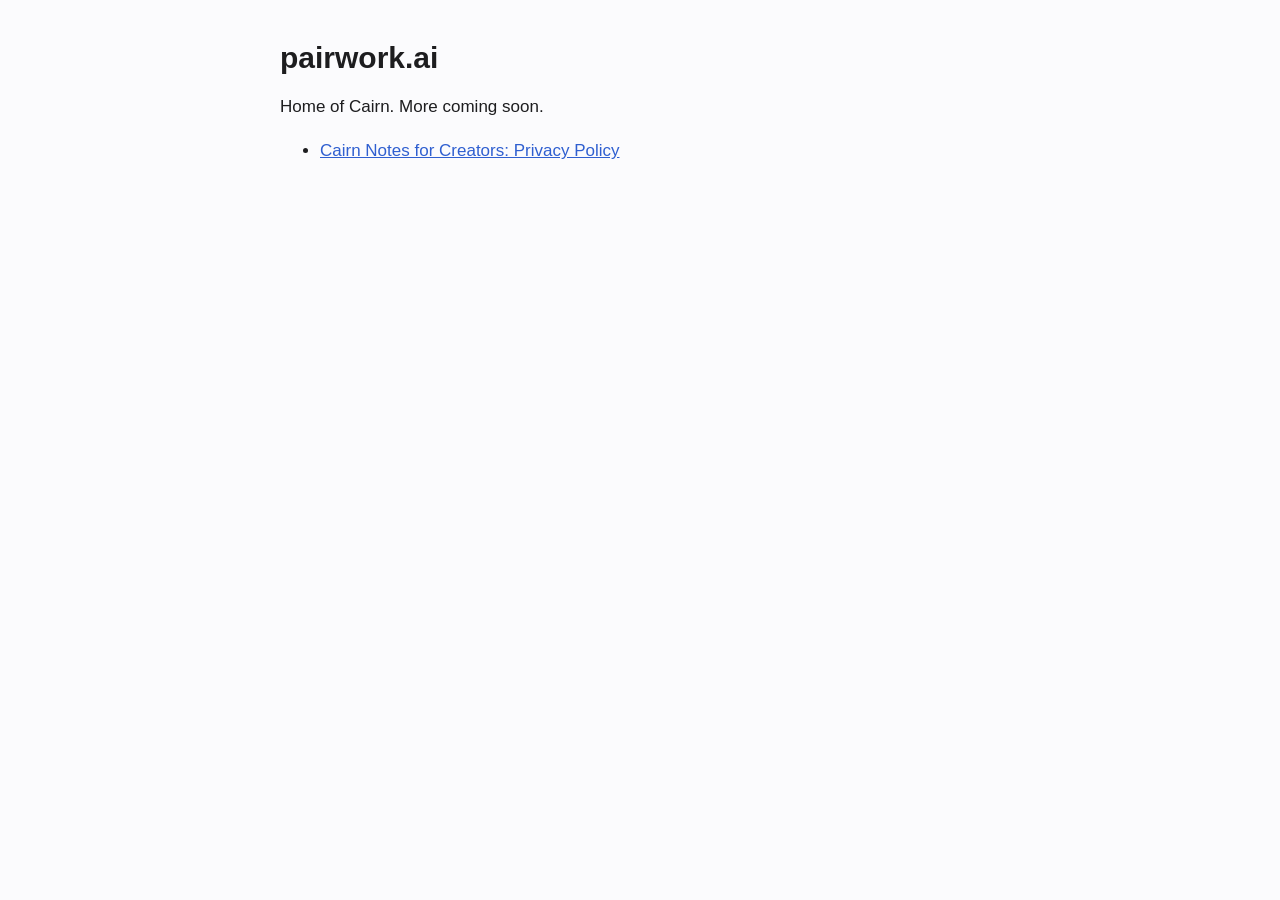
==== index.html @ 002abf0c "Cairn privacy policy page; placeholder home page Co-Authored-By: Claude Opus 5.5 <noreply@anthropic." ====
<!doctype html>
<html lang="en"><head><meta charset="utf-8"><meta name="viewport" content="width=device-width, initial-scale=1">
<title>pairwork.ai</title>
<style>
:root{color-scheme:light dark;--fg:#1d1d1f;--muted:#6e6e73;--bg:#fbfbfd;--link:#2f5fd0}
@media (prefers-color-scheme:dark){:root{--fg:#f5f5f7;--muted:#a1a1a6;--bg:#111214;--link:#7aa2ff}}
body{margin:0;background:var(--bg);color:var(--fg);font:17px/1.6 -apple-system,BlinkMacSystemFont,"Segoe UI",Roboto,sans-serif}
main{max-width:720px;margin:0 auto;padding:40px 16px 64px}
h1{font-size:30px;line-height:1.2;margin:0 0 8px} h2{font-size:20px;margin:32px 0 6px}
a{color:var(--link)} em{color:var(--muted)} li{margin:4px 0}
</style></head><body><main>
<h1>pairwork.ai</h1>
<p>Home of Cairn. More coming soon.</p>
<ul><li><a href="cairn/privacy/">Cairn Notes for Creators: Privacy Policy</a></li></ul>
</main></body></html>
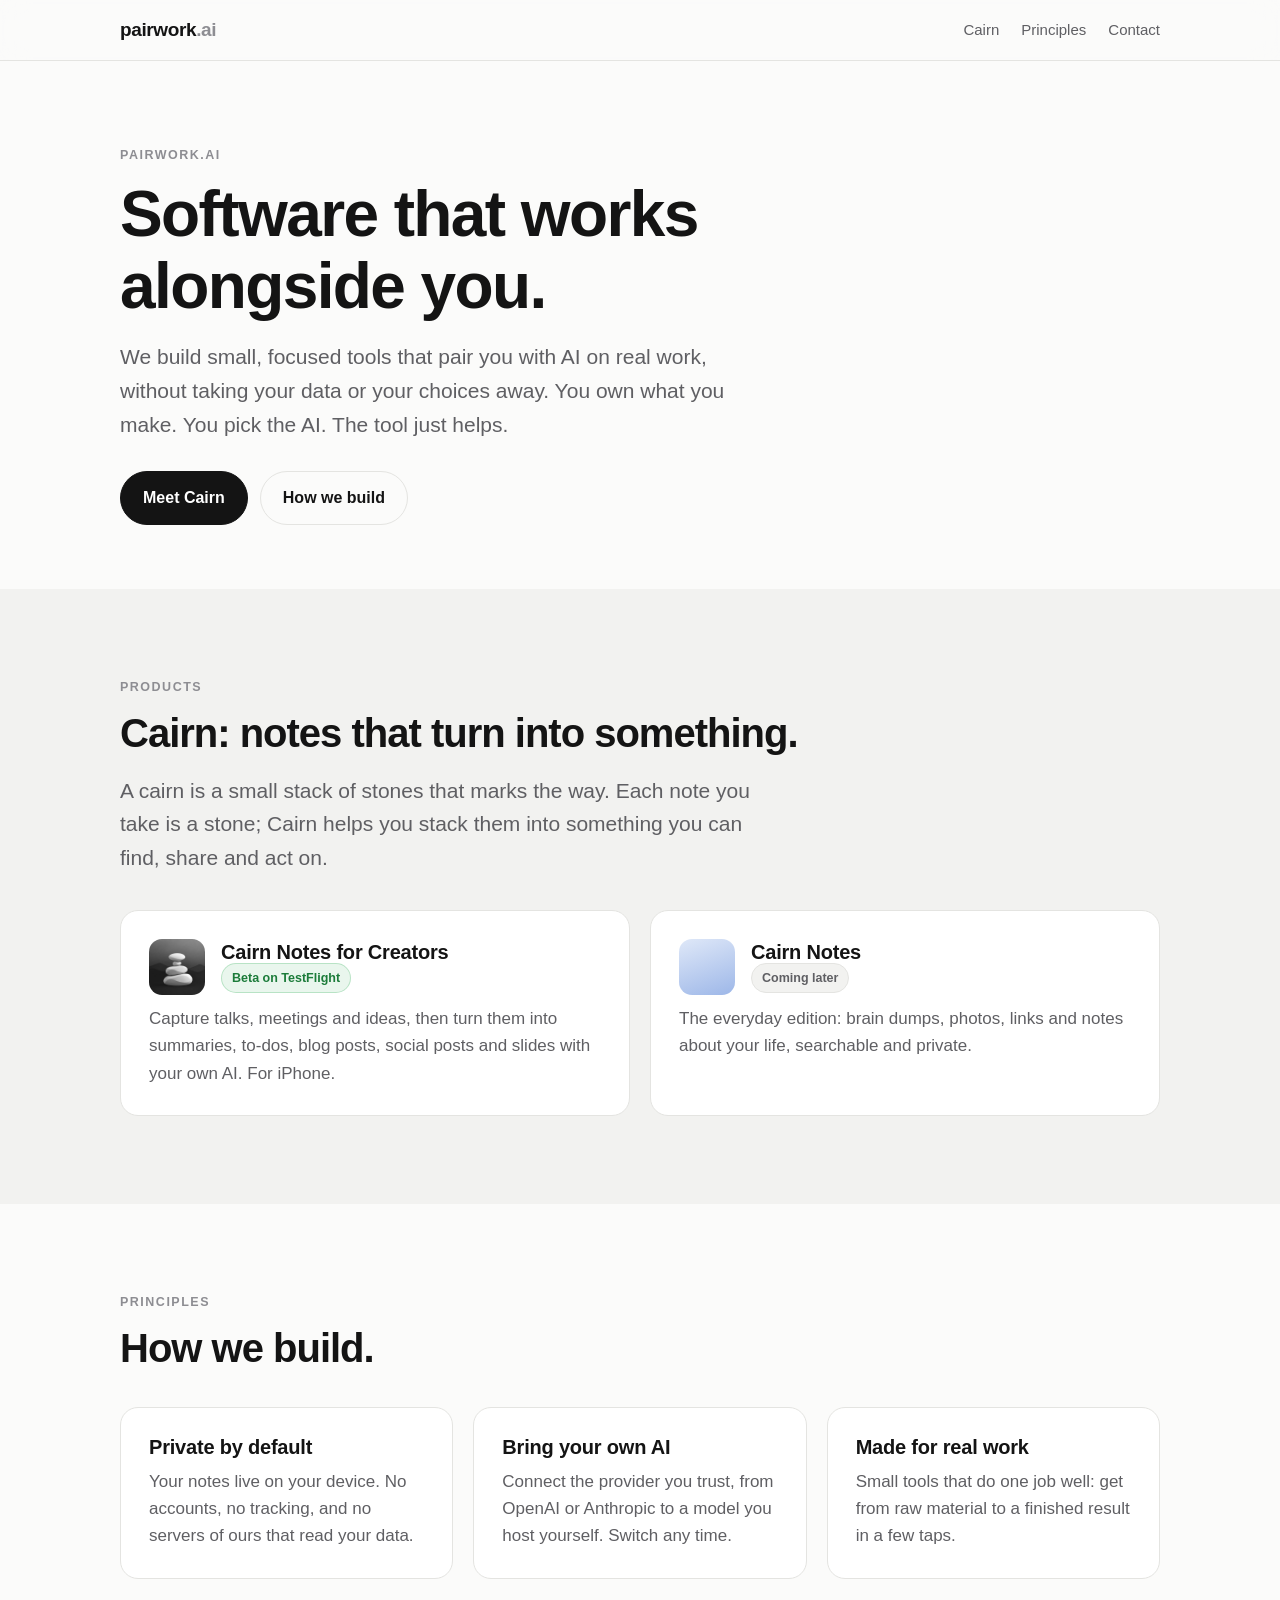
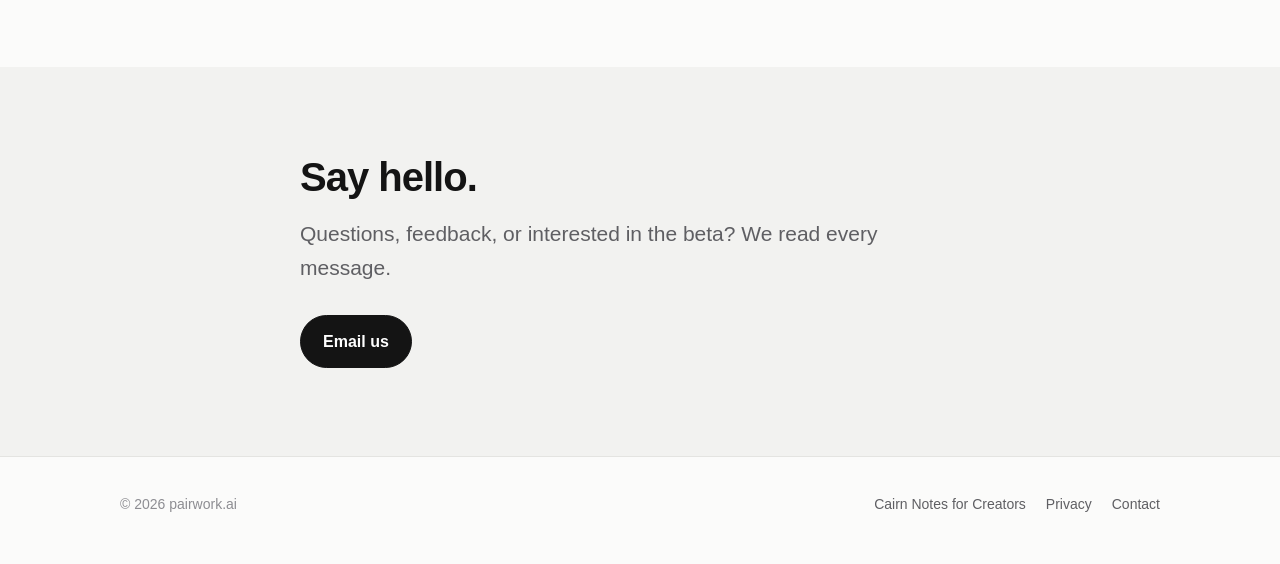
==== commit 1f41f812: "pairwork.ai home + Cairn for Creators landing page, shared styles, share images, restyled privacy pa" ====
--- a/index.html
+++ b/index.html
@@ -1,15 +1,86 @@
 <!doctype html>
-<html lang="en"><head><meta charset="utf-8"><meta name="viewport" content="width=device-width, initial-scale=1">
-<title>pairwork.ai</title>
-<style>
-:root{color-scheme:light dark;--fg:#1d1d1f;--muted:#6e6e73;--bg:#fbfbfd;--link:#2f5fd0}
-@media (prefers-color-scheme:dark){:root{--fg:#f5f5f7;--muted:#a1a1a6;--bg:#111214;--link:#7aa2ff}}
-body{margin:0;background:var(--bg);color:var(--fg);font:17px/1.6 -apple-system,BlinkMacSystemFont,"Segoe UI",Roboto,sans-serif}
-main{max-width:720px;margin:0 auto;padding:40px 16px 64px}
-h1{font-size:30px;line-height:1.2;margin:0 0 8px} h2{font-size:20px;margin:32px 0 6px}
-a{color:var(--link)} em{color:var(--muted)} li{margin:4px 0}
-</style></head><body><main>
-<h1>pairwork.ai</h1>
-<p>Home of Cairn. More coming soon.</p>
-<ul><li><a href="cairn/privacy/">Cairn Notes for Creators: Privacy Policy</a></li></ul>
-</main></body></html>
+<html lang="en">
+<head>
+<meta charset="utf-8">
+<meta name="viewport" content="width=device-width, initial-scale=1">
+<title>pairwork.ai — software that works alongside you</title>
+<meta name="description" content="pairwork.ai makes small, private tools that work alongside you. Your data stays yours, and you choose the AI. Home of Cairn Notes for Creators.">
+<link rel="canonical" href="https://pairwork.ai/">
+<meta property="og:type" content="website">
+<meta property="og:url" content="https://pairwork.ai/">
+<meta property="og:title" content="pairwork.ai — software that works alongside you">
+<meta property="og:description" content="Small, private tools that work alongside you. Home of Cairn Notes for Creators.">
+<meta property="og:image" content="https://pairwork.ai/assets/img/og-pairwork.png">
+<meta name="twitter:card" content="summary_large_image">
+<link rel="icon" href="assets/img/favicon-32.png" sizes="32x32">
+<link rel="apple-touch-icon" href="assets/img/apple-touch-icon.png">
+<link rel="stylesheet" href="assets/site.css">
+</head>
+<body>
+<header class="top"><div class="wrap">
+  <a class="brand" href="./">pairwork<span>.ai</span></a>
+  <nav class="nav"><a href="cairn/">Cairn</a><a href="#principles" class="hide-sm">Principles</a><a href="#contact">Contact</a></nav>
+</div></header>
+
+<main>
+  <section class="hero"><div class="wrap">
+    <p class="eyebrow">pairwork.ai</p>
+    <h1>Software that works<br>alongside you.</h1>
+    <p class="lede">We build small, focused tools that pair you with AI on real work, without taking your data or your choices away.
+      You own what you make. You pick the AI. The tool just helps.</p>
+    <div class="actions">
+      <a class="btn primary" href="cairn/">Meet Cairn</a>
+      <a class="btn ghost" href="#principles">How we build</a>
+    </div>
+  </div></section>
+
+  <section class="alt" id="products"><div class="wrap">
+    <p class="eyebrow">Products</p>
+    <h2>Cairn: notes that turn into something.</h2>
+    <p class="lede">A cairn is a small stack of stones that marks the way. Each note you take is a stone; Cairn helps you
+      stack them into something you can find, share and act on.</p>
+    <div class="grid two" style="margin-top:36px">
+      <a class="card" href="cairn/">
+        <div style="display:flex;gap:16px;align-items:center">
+          <img src="assets/img/cairn-icon.png" alt="" width="56" height="56" style="border-radius:13px">
+          <div><h3>Cairn Notes for Creators</h3><span class="tag live">Beta on TestFlight</span></div>
+        </div>
+        <p>Capture talks, meetings and ideas, then turn them into summaries, to-dos, blog posts, social posts and slides
+          with your own AI. For iPhone.</p>
+      </a>
+      <div class="card">
+        <div style="display:flex;gap:16px;align-items:center">
+          <div style="width:56px;height:56px;border-radius:13px;background:linear-gradient(160deg,#dfe8f8,#9db7e8)"></div>
+          <div><h3>Cairn Notes</h3><span class="tag">Coming later</span></div>
+        </div>
+        <p>The everyday edition: brain dumps, photos, links and notes about your life, searchable and private.</p>
+      </div>
+    </div>
+  </div></section>
+
+  <section id="principles"><div class="wrap">
+    <p class="eyebrow">Principles</p>
+    <h2>How we build.</h2>
+    <div class="grid three" style="margin-top:36px">
+      <div class="card"><h3>Private by default</h3><p>Your notes live on your device. No accounts, no tracking,
+        and no servers of ours that read your data.</p></div>
+      <div class="card"><h3>Bring your own AI</h3><p>Connect the provider you trust, from OpenAI or Anthropic to a
+        model you host yourself. Switch any time.</p></div>
+      <div class="card"><h3>Made for real work</h3><p>Small tools that do one job well: get from raw material to a
+        finished result in a few taps.</p></div>
+    </div>
+  </div></section>
+
+  <section class="alt" id="contact"><div class="wrap narrow">
+    <h2>Say hello.</h2>
+    <p class="lede">Questions, feedback, or interested in the beta? We read every message.</p>
+    <div class="actions"><a class="btn primary" href="mailto:csaba.kecskemeti@gmail.com?subject=pairwork.ai">Email us</a></div>
+  </div></section>
+</main>
+
+<footer><div class="wrap">
+  <span>© 2026 pairwork.ai</span>
+  <nav><a href="cairn/">Cairn Notes for Creators</a><a href="cairn/privacy/">Privacy</a><a href="mailto:csaba.kecskemeti@gmail.com">Contact</a></nav>
+</div></footer>
+</body>
+</html>
--- a/assets/site.css
+++ b/assets/site.css
@@ -0,0 +1,139 @@
+/* pairwork.ai — shared styles. Quiet, monochrome, lots of air (matches the Cairn for Creators icon). */
+:root {
+  --bg: #fbfbfa;
+  --bg-alt: #f2f2f0;
+  --card: #ffffff;
+  --fg: #141414;
+  --muted: #5f5f63;
+  --faint: #8d8d92;
+  --line: #e4e4e1;
+  --accent: #141414;
+  --accent-fg: #ffffff;
+  --blue: #2f5fd0;
+  --radius: 18px;
+  --shadow: 0 1px 2px rgba(0,0,0,.04), 0 12px 40px rgba(0,0,0,.08);
+  color-scheme: light dark;
+}
+@media (prefers-color-scheme: dark) {
+  :root {
+    --bg: #0f0f10; --bg-alt: #17171a; --card: #1b1b1e;
+    --fg: #f3f3f2; --muted: #b0b0b5; --faint: #85858b; --line: #2a2a2e;
+    --accent: #f3f3f2; --accent-fg: #111; --blue: #7aa2ff;
+    --shadow: 0 1px 2px rgba(0,0,0,.3), 0 12px 40px rgba(0,0,0,.45);
+  }
+}
+* { box-sizing: border-box; }
+html { -webkit-text-size-adjust: 100%; }
+body {
+  margin: 0; background: var(--bg); color: var(--fg);
+  font: 17px/1.6 -apple-system, BlinkMacSystemFont, "SF Pro Text", "Segoe UI", Roboto, "Helvetica Neue", Arial, sans-serif;
+  -webkit-font-smoothing: antialiased;
+}
+img { max-width: 100%; display: block; }
+a { color: inherit; }
+.wrap { max-width: 1080px; margin: 0 auto; padding: 0 20px; }
+.narrow { max-width: 720px; }
+
+/* Header */
+.top { position: sticky; top: 0; z-index: 10; backdrop-filter: saturate(180%) blur(14px);
+  -webkit-backdrop-filter: saturate(180%) blur(14px); background: color-mix(in srgb, var(--bg) 82%, transparent);
+  border-bottom: 1px solid var(--line); }
+.top .wrap { display: flex; align-items: center; justify-content: space-between; height: 60px; }
+.brand { font-weight: 700; letter-spacing: -.02em; text-decoration: none; font-size: 19px; }
+.brand span { color: var(--faint); font-weight: 600; }
+.nav { display: flex; gap: 22px; font-size: 15px; }
+.nav a { text-decoration: none; color: var(--muted); }
+.nav a:hover { color: var(--fg); }
+
+/* Type */
+h1, h2, h3 { letter-spacing: -.025em; line-height: 1.12; margin: 0; }
+h1 { font-size: clamp(38px, 6vw, 64px); font-weight: 750; }
+h2 { font-size: clamp(28px, 4vw, 40px); font-weight: 700; }
+h3 { font-size: 20px; font-weight: 650; letter-spacing: -.01em; }
+.lede { font-size: clamp(18px, 2.2vw, 21px); color: var(--muted); margin: 18px 0 0; max-width: 640px; }
+.eyebrow { text-transform: uppercase; letter-spacing: .12em; font-size: 12.5px; font-weight: 650; color: var(--faint); margin: 0 0 14px; }
+.muted { color: var(--muted); }
+.small { font-size: 14px; }
+
+/* Buttons */
+.actions { display: flex; flex-wrap: wrap; gap: 12px; margin-top: 30px; align-items: center; }
+.btn { display: inline-flex; align-items: center; gap: 8px; padding: 13px 22px; border-radius: 999px;
+  font-weight: 600; font-size: 16px; text-decoration: none; border: 1px solid var(--line); }
+.btn.primary { background: var(--accent); color: var(--accent-fg); border-color: var(--accent); }
+.btn.primary:hover { opacity: .88; }
+.btn.ghost:hover { background: var(--bg-alt); }
+
+/* Sections */
+section { padding: 88px 0; }
+section.alt { background: var(--bg-alt); }
+.hero { padding: 84px 0 64px; }
+.center { text-align: center; }
+.center .lede { margin-left: auto; margin-right: auto; }
+.center .actions { justify-content: center; }
+
+/* Grids and cards */
+.grid { display: grid; gap: 20px; }
+.grid.two { grid-template-columns: repeat(2, minmax(0, 1fr)); }
+.grid.three { grid-template-columns: repeat(3, minmax(0, 1fr)); }
+.card { background: var(--card); border: 1px solid var(--line); border-radius: var(--radius); padding: 28px; }
+.card p { margin: 10px 0 0; color: var(--muted); }
+a.card { text-decoration: none; display: block; transition: transform .15s ease, box-shadow .15s ease; }
+a.card:hover { transform: translateY(-2px); box-shadow: var(--shadow); }
+.tag { display: inline-block; font-size: 12.5px; font-weight: 650; padding: 4px 10px; border-radius: 999px;
+  background: var(--bg-alt); color: var(--muted); border: 1px solid var(--line); }
+.tag.live { color: #1c7c3a; background: rgba(40,170,80,.1); border-color: rgba(40,170,80,.25); }
+@media (prefers-color-scheme: dark) { .tag.live { color: #6fdc8f; } }
+
+/* Product split: text + phone */
+.split { display: grid; grid-template-columns: 1.1fr .9fr; gap: 56px; align-items: center; }
+.split.reverse > :first-child { order: 2; }
+.phone { width: 100%; max-width: 300px; margin: 0 auto; border-radius: 44px; padding: 10px; background: #111;
+  box-shadow: var(--shadow); }
+.phone img { border-radius: 34px; width: 100%; height: auto; }
+.phones { display: flex; gap: 22px; justify-content: center; align-items: flex-start; }
+.phones .phone { max-width: 250px; }
+.phones .phone:nth-child(2) { margin-top: 48px; }
+
+.app-icon { width: 96px; height: 96px; border-radius: 22px; box-shadow: var(--shadow); }
+.list { list-style: none; padding: 0; margin: 22px 0 0; }
+.list li { padding: 10px 0 10px 30px; position: relative; color: var(--muted); border-top: 1px solid var(--line); }
+.list li:first-child { border-top: 0; }
+.list li::before { content: "◆"; position: absolute; left: 4px; top: 10px; font-size: 11px; color: var(--fg); }
+.list strong { color: var(--fg); }
+
+.note { border-left: 3px solid var(--fg); padding: 4px 0 4px 16px; color: var(--muted); margin-top: 22px; font-size: 15.5px; }
+
+/* FAQ */
+details { border-top: 1px solid var(--line); padding: 18px 0; }
+details:last-of-type { border-bottom: 1px solid var(--line); }
+summary { cursor: pointer; font-weight: 600; list-style: none; display: flex; justify-content: space-between; gap: 16px; }
+summary::-webkit-details-marker { display: none; }
+summary::after { content: "+"; color: var(--faint); font-weight: 400; font-size: 22px; line-height: 1; }
+details[open] summary::after { content: "–"; }
+details p { color: var(--muted); margin: 10px 0 0; }
+
+/* Footer */
+footer { border-top: 1px solid var(--line); padding: 36px 0 48px; color: var(--faint); font-size: 14px; }
+footer .wrap { display: flex; flex-wrap: wrap; gap: 14px 28px; justify-content: space-between; }
+footer a { color: var(--muted); text-decoration: none; }
+footer a:hover { color: var(--fg); }
+footer nav { display: flex; gap: 20px; flex-wrap: wrap; }
+
+/* Policy pages */
+.prose h1 { font-size: clamp(30px, 5vw, 40px); }
+.prose h2 { font-size: 21px; margin: 34px 0 8px; }
+.prose p, .prose li { color: var(--muted); }
+.prose strong { color: var(--fg); }
+
+@media (max-width: 860px) {
+  section { padding: 64px 0; }
+  .hero { padding: 56px 0 40px; }
+  .split { grid-template-columns: 1fr; gap: 40px; }
+  .split.reverse > :first-child { order: 0; }
+  .grid.three { grid-template-columns: 1fr; }
+  .grid.two { grid-template-columns: 1fr; }
+  .nav { gap: 16px; }
+  .nav .hide-sm { display: none; }
+  .phones .phone { max-width: 46%; }
+  .phones .phone:nth-child(2) { margin-top: 28px; }
+}
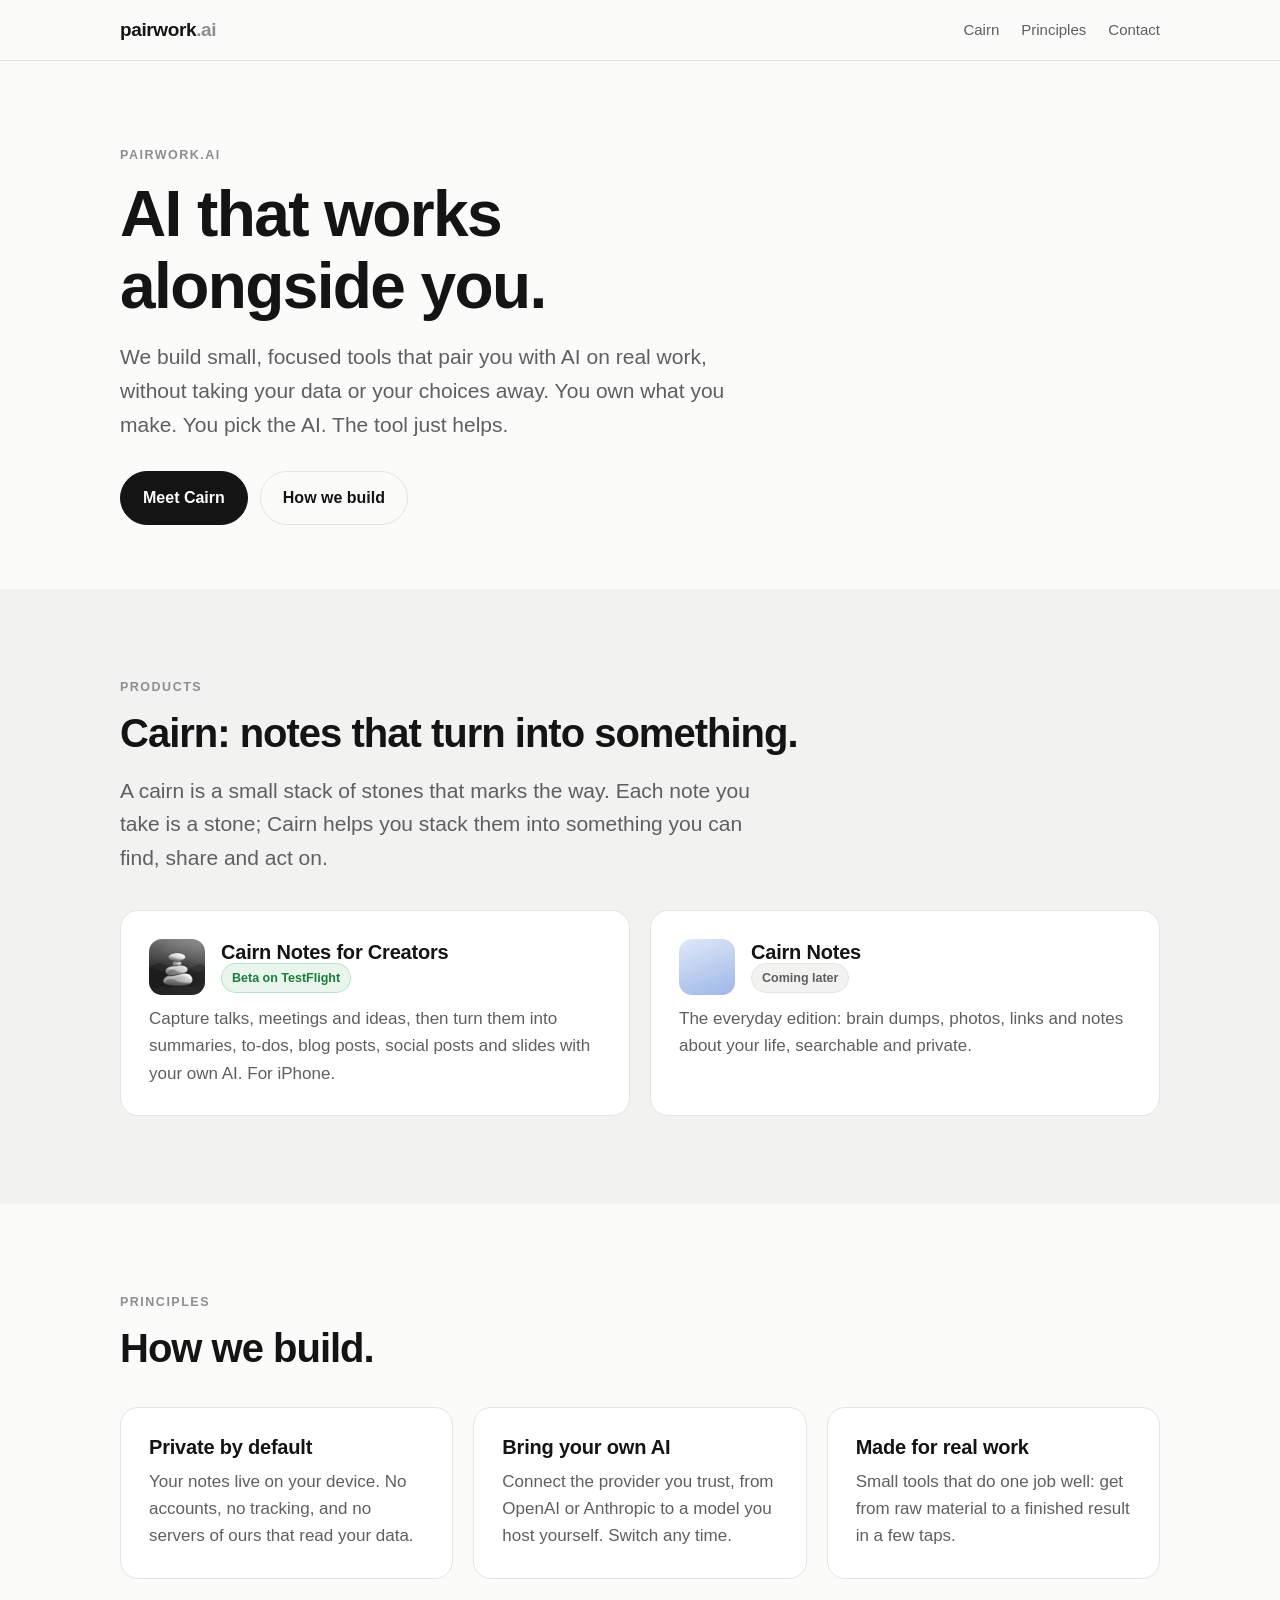
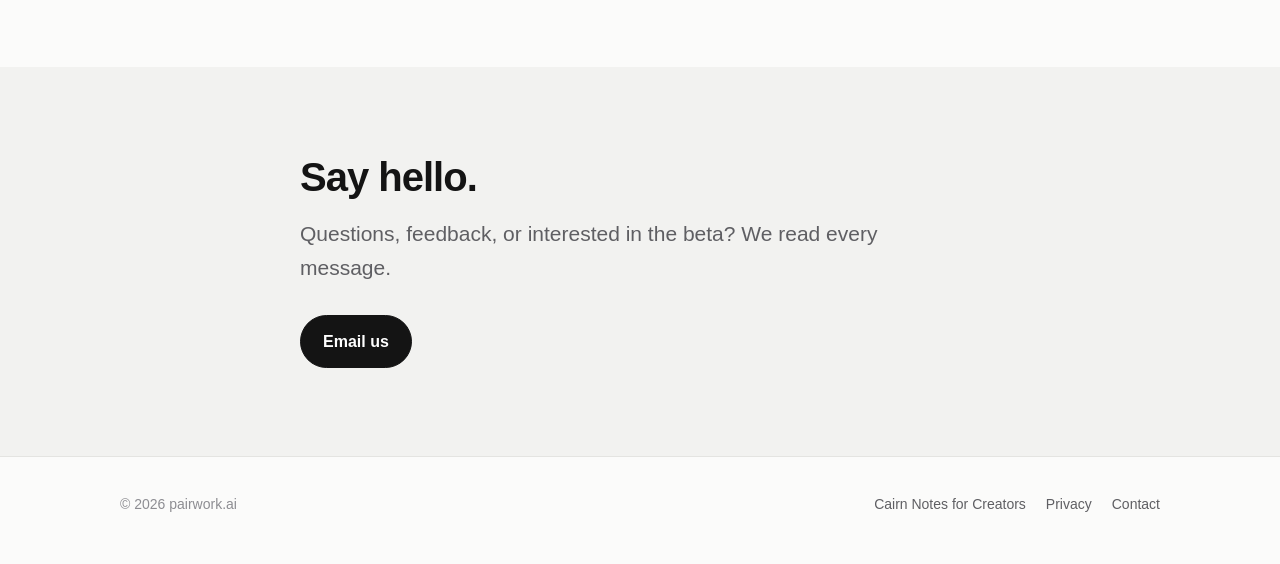
==== commit 0f8a8003: "Merge tagline-2026-11-20 Co-Authored-By: Claude Opus 5.5 <noreply@anthropic.com>" ====
--- a/index.html
+++ b/index.html
@@ -3,12 +3,12 @@
 <head>
 <meta charset="utf-8">
 <meta name="viewport" content="width=device-width, initial-scale=1">
-<title>pairwork.ai — software that works alongside you</title>
+<title>pairwork.ai — AI that works alongside you</title>
 <meta name="description" content="pairwork.ai makes small, private tools that work alongside you. Your data stays yours, and you choose the AI. Home of Cairn Notes for Creators.">
 <link rel="canonical" href="https://pairwork.ai/">
 <meta property="og:type" content="website">
 <meta property="og:url" content="https://pairwork.ai/">
-<meta property="og:title" content="pairwork.ai — software that works alongside you">
+<meta property="og:title" content="pairwork.ai — AI that works alongside you">
 <meta property="og:description" content="Small, private tools that work alongside you. Home of Cairn Notes for Creators.">
 <meta property="og:image" content="https://pairwork.ai/assets/img/og-pairwork.png">
 <meta name="twitter:card" content="summary_large_image">
@@ -25,7 +25,7 @@
 <main>
   <section class="hero"><div class="wrap">
     <p class="eyebrow">pairwork.ai</p>
-    <h1>Software that works<br>alongside you.</h1>
+    <h1>AI that works<br>alongside you.</h1>
     <p class="lede">We build small, focused tools that pair you with AI on real work, without taking your data or your choices away.
       You own what you make. You pick the AI. The tool just helps.</p>
     <div class="actions">
